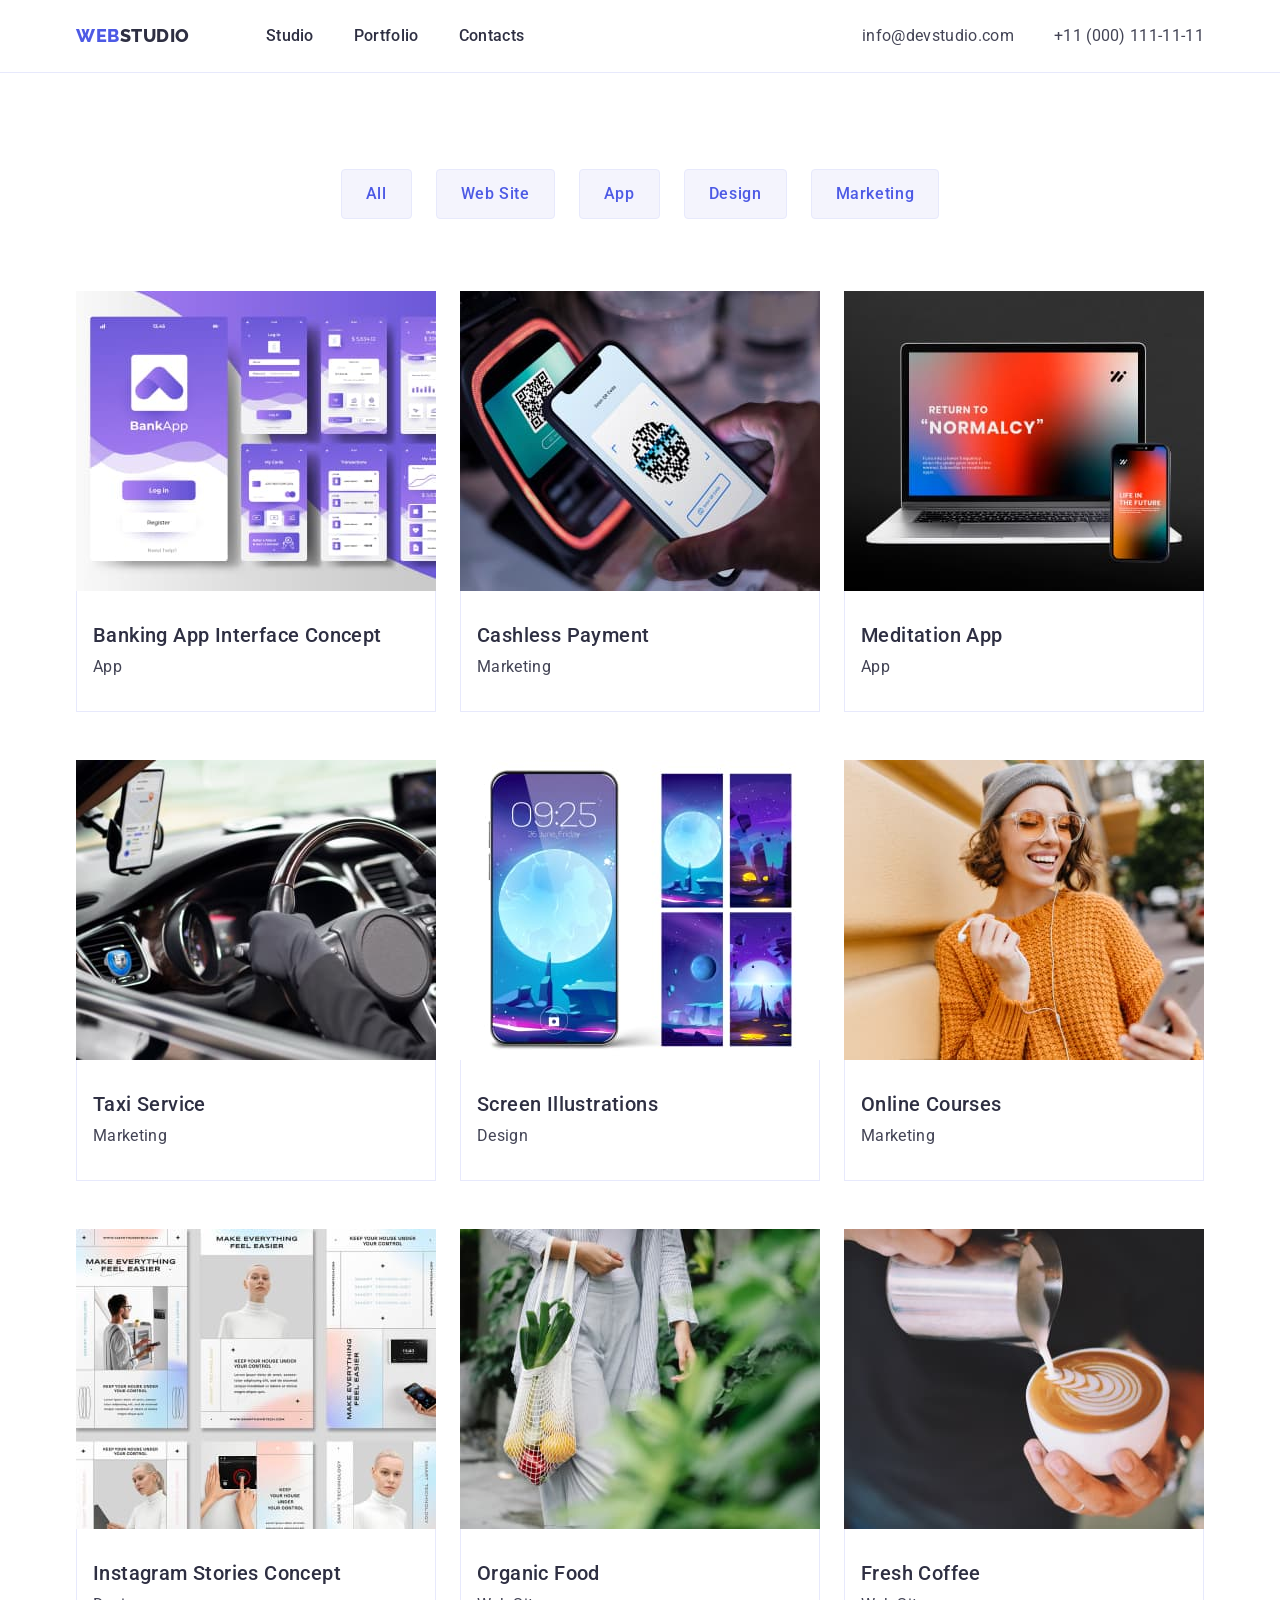
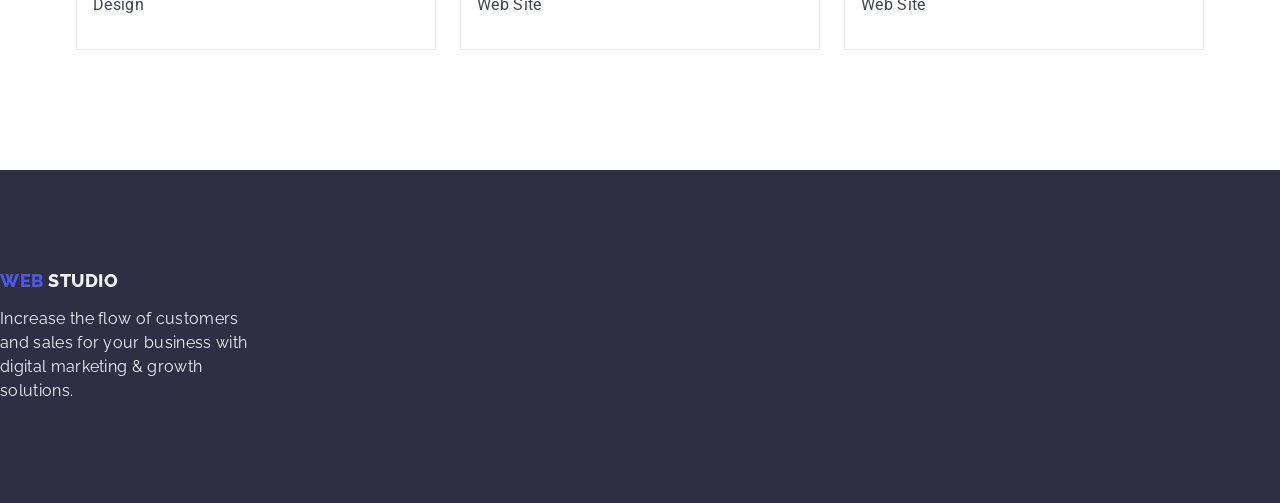
==== portfolio.html @ db8eb80a "Initial commit" ====
<!DOCTYPE html>
<html lang="en">
  <head>
    <meta charset="UTF-8" />
    <meta name="viewport" content="width=, initial-scale=1.0" />
    <title>Portfolio</title>
    <link rel="preconnect" href="https://fonts.googleapis.com">
<link rel="preconnect" href="https://fonts.gstatic.com" crossorigin>
<link rel="preconnect" href="https://fonts.googleapis.com">
<link rel="preconnect" href="https://fonts.gstatic.com" crossorigin>
<link href="https://fonts.googleapis.com/css2?family=Raleway:wght@800&family=Roboto:wght@400;500;700;900&display=swap" rel="stylesheet">
<link rel="stylesheet" href="https://cdnjs.cloudflare.com/ajax/libs/modern-normalize/2.0.0/modern-normalize.min.css">
<link rel="stylesheet" href="./css/styles.css" />  

  </head>
  <body>

    <!---header section-->
    <header class="header">
      <div class="container header-container">
      <nav class="nav">
        <a class="logo link" href="./index.html">Web<span class="logo-span">Studio  </span> </a>

        <ul class="naw-list list"> 
        <li class="naw-element"> 
          <a class="naw-item link" href="./index.html">Studio</a>
         </li>
          <li class="naw-element">
            <a class="naw-item link" href="./portfolio.html">Portfolio</a>
          </li>
          <li class="naw-element">
           <a  class="naw-item link" href="">Contacts</a>
          </li>
        </ul>
      </nav>

      <address class="adress">
        <ul class="adress-list list">
          <li class="adress-element"><a class="adress-item link"  href="mailto:info@devstudio.com">info@devstudio.com</a></li>
          <li class="adress-element"><a class="adress-item link" href="tel:+110001111111">+11 (000) 111-11-11</a></li>
        </ul>
      </address>
    </div>
    </header>
    <main class="main">
    
    <section class="filter">
      <div class="container">
      <h1 class="visually-hidden">portfolio</h1>
        <ul class="filter-list list">

           <li  class="filter-item">
            <button class="filter-button" type="button"> All </button>
           </li>

           <li class="filter-item">
            <button class="filter-button" type="button">Web Site</button>
           </li>

           <li  class="filter-item">
            <button class="filter-button" type="button">App</button> 
          </li>

           <li  class="filter-item">
            <button class="filter-button" type="button">Design</button>
           </li>

           <li  class="filter-item">
            <button  class="filter-button" type="button">Marketing</button>
           </li>

        </ul>

    <ul class="galery-list list">
      <li class="galery-item">
        <a class="galery-link link" href="">
          <img 
          class="galery-image"
          src="./images/meny.jpg"
          width="360"
          alt="Banking App Interface Concept"/> 
          <div class="container-galery">
        <h2 class="galery-title">Banking App Interface Concept</h2>
         <p class="galery-text">App</p>
        </div>
        </a>
      </li>
   
      <li class="galery-item">
       <a class="galery-link link" href="">
        <img 
        class="galery-image"
        src="./images/tel.jpg"
        width="360"
        alt="Cashless Payment"/> 
        <div class="container-galery">
        <h2 class="galery-title">Cashless Payment</h2>
         <p class="galery-text"> Marketing</p>
        </div>
        </a>
      </li>
   
      <li class="galery-item">
        <a class="galery-link link" href="">
          <img class="galery-image"
          src="./images/notered.jpg"
          width="360"
          alt="Meditation App"/>
          <div class="container-galery">
        <h2 class="galery-title">Meditation App</h2>
         <p class="galery-text">App</p>
         </div>
        </a>
      </li>
  
      <li class="galery-item">
        <a class="galery-link link" href=""><img class="galery-image"
          src="./images/car.jpg"
          width="360"
          alt="Taxi Service"/>
          <div class="container-galery">
        <h2 class="galery-title">Taxi Service</h2>
         <p class="galery-text">Marketing</p>
         </div>
        </a>
      </li>
    
      <li class="galery-item">
        <a class="galery-link link" href=""><img class="galery-image"
          src="./images/moon.jpg"
          width="360"
          alt="Screen Illustrations"/>
          <div class="container-galery">
        <h2 class="galery-title">Screen Illustrations</h2>
         <p class="galery-text">Design</p>
         </div>
        </a>
      </li>

      <li class="galery-item">
       <a class="galery-link link" href=""><img class="galery-image"
        src="./images/girl.jpg"
        width="360"
        alt="Online Courses"/> 
        <div class="container-galery">
        <h2 class="galery-title">Online Courses</h2>
         <p class="galery-text">Marketing</p>
         </div>
        </a>
        </li>

        <li class="galery-item">
          <a class="galery-link link" href=""><img class="galery-image"  
            src="./images/card.jpg"
            width="360"
            alt=" Instagram Stories Concept"/>
            <div class="container-galery">
          <h2 class="galery-title"> Instagram Stories Concept</h2>
           <p class="galery-text">Design</p>
           </div>
          </a>
        </li>
     
      <li class="galery-item">
        <a class="galery-link link" href=""><img class="galery-image"  
          src="./images/fruit.jpg"
          width="360"
          alt="Organic Food"/>
          <div class="container-galery">
        <h2 class="galery-title">Organic Food</h2>
         <p class="galery-text">Web Site</p>
         </div>
        </a>
      </li>
   
      <li class="galery-item">
        <a class="galery-link link" href=""><img class="galery-image" 
          src="./images/cofee.jpg"
          width="360"
          alt="Fresh Coffee"/>
          <div class="container-galery">
        <h2 class="galery-title">Fresh Coffee</h2>
         <p class="galery-text">Web Site</p>
         </div>
        </a>
      </li>
    

    </ul>
  </div>
  </section>

    </main>
       <!--footer section-->
       <footer class="footer">
        <a class="footer-logo link" href="./index.html">Web <span class="logo-span">Studio  </span> </a>
        
        <p class="footer-text" >
          Increase the flow of customers and sales for your business with digital
          marketing & growth solutions.
        </p>
      </footer>
    </body>
  </html>
---- css/styles.css ----
/*
font-family: "Roboto", sans-serif;
font-family: "Relawey", sans-serif;
*/

:root {
  --irish: #4d5ae5;
  --ocean: #404bbf;
  --navyblue: #2e2f42;
  --green: #31d0aa;
  --slate: #434455;
  --lightflover: #8e8f99;
  --cornflover: #e7e9fc;
  --cloud: #f4f4fd;
  --navybluemodal: #2e2f42;
  --gray: #2e2f42;
  --white: #ffffff;
}
body {
  font-family: Roboto, sans-serif;
  color: #434455;
  background-color: var(--white);
}

img{
  display: block;
  max-width: 100%;
  height: auto;
}
h1, h2, h3, h4, h5, h6, p{
  margin: 0;
}
.list {
  list-style: none;
  margin: 0;
  padding: 0;

}
.link {
  text-decoration: none;
}
.container { 
  max-width: 1158px;
  padding-left: 15px;
  padding-right: 15px; 
  margin-left:  auto;
  margin-right: auto;
  }
  .visually-hidden {
    position: absolute;
    width: 1px;
    height: 1px;
    margin: -1px;
    border: 0;
    padding: 0;
    white-space: nowrap;
    clip-path: inset(100%);
    clip: rect(0 0 0 0);
    overflow: hidden;
    }
  .section{
    padding: 120px 0  ;
  }
.service{
  padding-top: 0;
}
  .header{
    border-bottom: 1px solid #e7e9fc;
  }
  .header-container{
    display: flex;
    align-items: center;
    justify-content: space-between;
  }
.logo {
 
  margin-right: 76px;
  padding: 24px 0;
  font-family: Raleway, sans-serif;
  color: var(--iris, #4d5ae5);
  font-size: 18px;
  font-weight: 800;
  line-height: 1.17;
  letter-spacing: 0.54px;
  text-transform: uppercase;
}
.logo-span {
  color: var(--navyblue);
}
.nav{
  display: flex;
  align-self: center;
  align-items: center; 
}
.naw-list{
  display: flex;
  align-self: center;
  gap: 40px;

}
.naw-item{
  display: block;
  padding: 24px 0;
  color: var(--navyblue);
  font-family: Roboto, sans-serif;
  font-size: 16px;
  font-weight: 500;
  line-height: 1.5;
  letter-spacing: 0.02em;
}
.naw-item:hover,
.naw-item:focus{
  color:#404bbf;
}
.naw-item:hover
.naw-item:active{
  color:  #404bbf;
}
.adress {
  font-style: normal;
}
.adress-list{
  display: flex;
  gap: 40px;
}
.adress-item{
  display: block;
  padding: 24px 0;
  color: var(--slate);
  font-family: Roboto, sans-serif;
  font-size: 16px;
  line-height: 1.5;
  letter-spacing: 0.32px;
}
.adress-item:hover,
.adress-item:focus {
  color: #404bbf;
}
.adress-item:active {
  color: #404bbf;
}

.filter{
  padding-top: 96px; padding-bottom: 120px; 
}
.filter-list{
  display: flex;
  justify-content: center; 
  gap: 24px;
  margin-bottom: 72px
}
.filter-button {
   padding: 12px 24px;
   border: 1px solid #e7e9fc;
    border-radius: 4px; 
  color: var(--irish);
  background-color: var(--cloud);
  font-family: Roboto, sans-serif;
  font-size: 16px;
  font-weight: 500;
  line-height: 1.5;
  letter-spacing: 0.64px;
  text-align: center;
  cursor: pointer;
}

.filter-button:hover,
.filter-button:focus {
  border: 1px solid transparent;
  color: #fff;
  background: var(--ocean);
}
.container-galery{
  padding: 32px 16px;
  border: 1px solid #e7e9fc; 
  border-top: none;
}
.galery-item {
   width: calc((100% - 48px) / 3);
  background: var(--white);
}

.galery-title {
  margin-bottom: 8px;
  font-family: Roboto, sans-serif;
  font-size: 20px;
  font-style: normal;
  font-weight: 500;
  line-height: 1.2;
  letter-spacing: 0.02em;
  color: #2e2f42 ;
}
.galery-list{
  display: flex;
  flex-wrap: wrap; 
  column-gap: 24px;
  row-gap: 48px;
}
.galery-text {
  color: var(--slate);
  font-family: Roboto;
  font-size: 16px;
  font-style: normal;
  font-weight: 400;
  line-height: 1.5;
  letter-spacing: 0.02em;
}
.hero{
  padding: 188px 0;

    background-color:#2e2f42;
}
.hero-title {
  max-width: 496px;
  margin: 0 auto;
  margin-bottom: 48px;
  background: var(--navyblue);
  color: var(--white);
  font-family: Roboto, sans-serif;
  font-size: 56px;
  font-weight: 700;
  line-height: 1.07;
  letter-spacing: 1.12px;
  text-align: center;
}

.hero-button {
  display: block;
margin: 0 auto ;
min-width: 169px;
  border: none;
  border-radius:  4px;
  padding: 16px 32px;
  color: var(--white);
  background:var(--irish);
  font-family: Roboto, sans-serif;
  font-size: 16px;
  font-weight: 500;
  line-height: 1.5;
  letter-spacing: 0.64px;
  cursor: pointer;
}
.hero-button:hover,
.hero-button:focus{
background: var(--ocean);
}

.advantages-list{
   display: flex;
   gap: 24px;
}
.advantages-item{
  width: calc((100% - 72px)/4);
}
.advantages-title {
  margin-bottom: 8px;
  color: var(--navyblue);
  font-family: Roboto, sans-serif;
  font-size: 20px;
  font-weight: 500;
  line-height: 1.2;
  letter-spacing: 0.4px;

}
.advantages-text {
  color: var(--slate);
  font-family: Roboto, sans-serif;
  font-size: 16px;
  font-weight: 400;
  line-height: 1.5;
  letter-spacing: 0.32px;
}
.service-name {
  margin-bottom: 72px;
  padding-bottom: 72px;
  color: var(--navyblue);
  text-align: center;
  font-family: Roboto, sans-serif;
  font-size: 36px;
  font-weight: 700;
  line-height: 1.11;
  letter-spacing: 0.72px;
  text-transform: capitalize;
}
.servise-list{
  display: flex;
   gap: 24px;
}
.service-item{
  width: calc((100% - 48px)/3);
}
.team{
    background-color:#F4F4FD;
}
.team-title {
  margin-bottom: 72px;
  color: var(--navyblue);
  text-align: center;
  font-family: Roboto, sans-serif;
  font-size: 36px;
  font-weight: 700;
  line-height: 1.11;
  letter-spacing: 0.72px;
  text-transform: capitalize; 
}
.team-list{
  display: flex;
  gap: 24px;
}
.team-item{
  width: calc((100% - 72px)/4);
    background-color: #FFFFFF;
    border-radius: 0px 0px 4px 4px; 
}
.team-content{
  padding: 32px 0;
  text-align: center;
}
.team-subtitle {
  margin-bottom: 8px;
  color: var(--navyblue);
  font-family: Roboto, sans-serif;
  font-size: 20px;
  font-weight: 500;
  line-height: 1.2;
  letter-spacing: 0.4px;
}
.team-text {
  color: var(--slate);
  font-family: Roboto, sans-serif;
  font-size: 16px;
  font-weight: 400;
  line-height: 1.5;
  letter-spacing: 0.32px;
}

.footer{
  padding: 100px 0px 100px;
background-color: var(--navyblue);
}
.footer-logo {
  display: inline-block;
margin-bottom: 16px;
  font-family: "Raleway", sans-serif;
  color: var(--iris, #4d5ae5);
  font-size: 18px;
  font-weight: 800;
  line-height: 1.17;
  letter-spacing: 0.54px;
  text-transform: uppercase;
}

.footer-logo span {
  color:#f4f4fd;
}

.footer-text {

  width: 264px;
  color: var(--cloud);
  font-family:"Raleway", sans-serif;
  font-size: 16px;
  font-weight: 400;
  line-height: 1.5;
  letter-spacing: 0.32px;
  
}
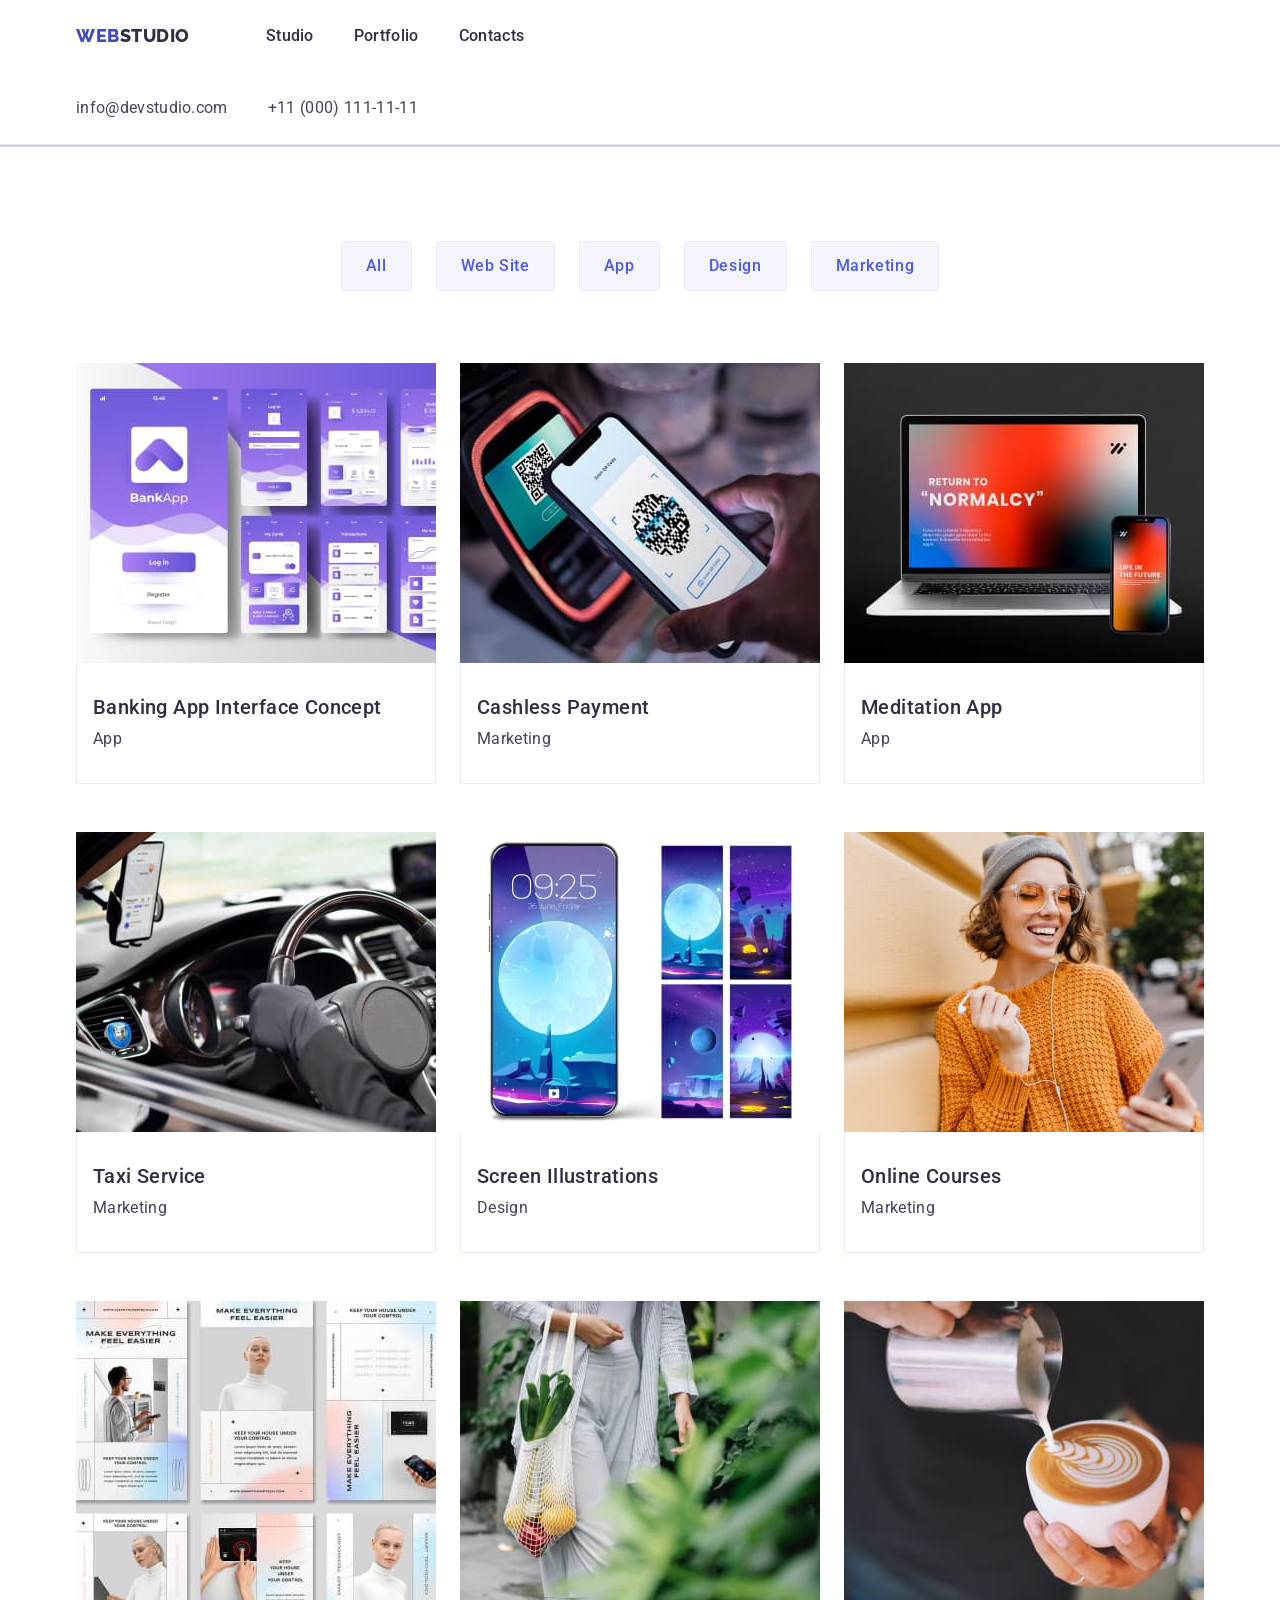
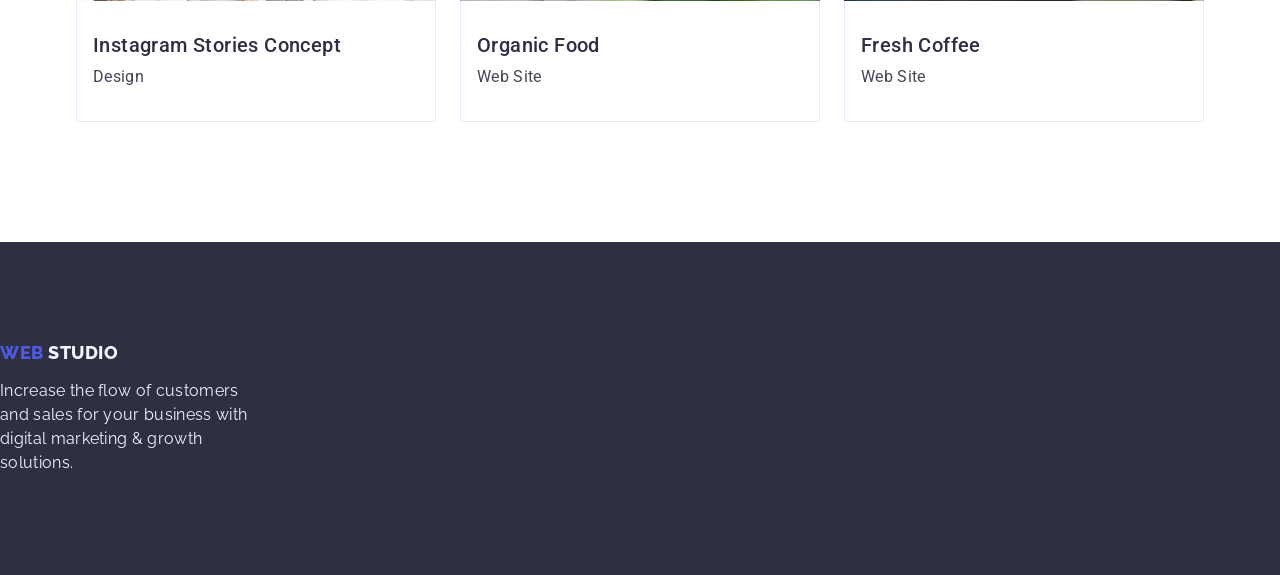
==== commit 813619a3: "home-4" ====
--- a/portfolio.html
+++ b/portfolio.html
@@ -4,201 +4,240 @@
     <meta charset="UTF-8" />
     <meta name="viewport" content="width=, initial-scale=1.0" />
     <title>Portfolio</title>
-    <link rel="preconnect" href="https://fonts.googleapis.com">
-<link rel="preconnect" href="https://fonts.gstatic.com" crossorigin>
-<link rel="preconnect" href="https://fonts.googleapis.com">
-<link rel="preconnect" href="https://fonts.gstatic.com" crossorigin>
-<link href="https://fonts.googleapis.com/css2?family=Raleway:wght@800&family=Roboto:wght@400;500;700;900&display=swap" rel="stylesheet">
-<link rel="stylesheet" href="https://cdnjs.cloudflare.com/ajax/libs/modern-normalize/2.0.0/modern-normalize.min.css">
-<link rel="stylesheet" href="./css/styles.css" />  
-
+    <link rel="preconnect" href="https://fonts.googleapis.com" />
+    <link rel="preconnect" href="https://fonts.gstatic.com" crossorigin />
+    <link rel="preconnect" href="https://fonts.googleapis.com" />
+    <link rel="preconnect" href="https://fonts.gstatic.com" crossorigin />
+    <link
+      href="https://fonts.googleapis.com/css2?family=Raleway:wght@800&family=Roboto:wght@400;500;700;900&display=swap"
+      rel="stylesheet"
+    />
+    <link
+      rel="stylesheet"
+      href="https://cdnjs.cloudflare.com/ajax/libs/modern-normalize/2.0.0/modern-normalize.min.css"
+    />
+    <link rel="stylesheet" href="./css/styles.css" />
   </head>
   <body>
-
     <!---header section-->
     <header class="header">
       <div class="container header-container">
-      <nav class="nav">
-        <a class="logo link" href="./index.html">Web<span class="logo-span">Studio  </span> </a>
-
-        <ul class="naw-list list"> 
-        <li class="naw-element"> 
-          <a class="naw-item link" href="./index.html">Studio</a>
-         </li>
-          <li class="naw-element">
-            <a class="naw-item link" href="./portfolio.html">Portfolio</a>
-          </li>
-          <li class="naw-element">
-           <a  class="naw-item link" href="">Contacts</a>
-          </li>
-        </ul>
-      </nav>
-
-      <address class="adress">
-        <ul class="adress-list list">
-          <li class="adress-element"><a class="adress-item link"  href="mailto:info@devstudio.com">info@devstudio.com</a></li>
-          <li class="adress-element"><a class="adress-item link" href="tel:+110001111111">+11 (000) 111-11-11</a></li>
-        </ul>
-      </address>
-    </div>
+        <nav class="nav">
+          <a class="logo link" href="./index.html"
+            >Web<span class="logo-span">Studio </span>
+          </a>
+
+          <ul class="naw-list list">
+            <li class="naw-element">
+              <a class="naw-item link" href="./index.html">Studio</a>
+            </li>
+            <li class="naw-element">
+              <a class="naw-item link" href="./portfolio.html">Portfolio</a>
+            </li>
+            <li class="naw-element">
+              <a class="naw-item link" href="">Contacts</a>
+            </li>
+          </ul>
+        </nav>
+
+        <address class="adress">
+          <ul class="adress-list list">
+            <li class="adress-element">
+              <a class="adress-item link" href="mailto:info@devstudio.com"
+                >info@devstudio.com</a
+              >
+            </li>
+            <li class="adress-element">
+              <a class="adress-item link" href="tel:+110001111111"
+                >+11 (000) 111-11-11</a
+              >
+            </li>
+          </ul>
+        </address>
+      </div>
     </header>
     <main class="main">
-    
-    <section class="filter">
-      <div class="container">
-      <h1 class="visually-hidden">portfolio</h1>
-        <ul class="filter-list list">
-
-           <li  class="filter-item">
-            <button class="filter-button" type="button"> All </button>
-           </li>
-
-           <li class="filter-item">
-            <button class="filter-button" type="button">Web Site</button>
-           </li>
-
-           <li  class="filter-item">
-            <button class="filter-button" type="button">App</button> 
-          </li>
-
-           <li  class="filter-item">
-            <button class="filter-button" type="button">Design</button>
-           </li>
-
-           <li  class="filter-item">
-            <button  class="filter-button" type="button">Marketing</button>
-           </li>
-
-        </ul>
-
-    <ul class="galery-list list">
-      <li class="galery-item">
-        <a class="galery-link link" href="">
-          <img 
-          class="galery-image"
-          src="./images/meny.jpg"
-          width="360"
-          alt="Banking App Interface Concept"/> 
-          <div class="container-galery">
-        <h2 class="galery-title">Banking App Interface Concept</h2>
-         <p class="galery-text">App</p>
+      <section class="filter">
+        <div class="container">
+          <h1 class="visually-hidden">portfolio</h1>
+          <ul class="filter-list list">
+            <li class="filter-item">
+              <button class="filter-button" type="button">All</button>
+            </li>
+
+            <li class="filter-item">
+              <button class="filter-button" type="button">Web Site</button>
+            </li>
+
+            <li class="filter-item">
+              <button class="filter-button" type="button">App</button>
+            </li>
+
+            <li class="filter-item">
+              <button class="filter-button" type="button">Design</button>
+            </li>
+
+            <li class="filter-item">
+              <button class="filter-button" type="button">Marketing</button>
+            </li>
+          </ul>
+
+          <ul class="galery-list list">
+            <li class="galery-item">
+              <a class="galery-link link" href="">
+                <div class="galery-image">
+                  <img
+                    class="galery-image"
+                    src="./images/meny.jpg"
+                    width="360"
+                    alt="Banking App Interface Concept"
+                  />
+                  <p class="galery-img-p">
+                    14 Stylish and User-Friendly App Design Concepts · Task
+                    Manager App · Calorie Tracker App · Exotic Fruit Ecommerce
+                    App · Cloud Storage App
+                  </p>
+                </div>
+                <div class="container-galery">
+                  <h2 class="galery-title">Banking App Interface Concept</h2>
+                  <p class="galery-text">App</p>
+                </div>
+              </a>
+            </li>
+
+            <li class="galery-item">
+              <a class="galery-link link" href="">
+                <img
+                  class="galery-image"
+                  src="./images/tel.jpg"
+                  width="360"
+                  alt="Cashless Payment"
+                />
+                <div class="container-galery">
+                  <h2 class="galery-title">Cashless Payment</h2>
+                  <p class="galery-text">Marketing</p>
+                </div>
+              </a>
+            </li>
+
+            <li class="galery-item">
+              <a class="galery-link link" href="">
+                <img
+                  class="galery-image"
+                  src="./images/notered.jpg"
+                  width="360"
+                  alt="Meditation App"
+                />
+                <div class="container-galery">
+                  <h2 class="galery-title">Meditation App</h2>
+                  <p class="galery-text">App</p>
+                </div>
+              </a>
+            </li>
+
+            <li class="galery-item">
+              <a class="galery-link link" href=""
+                ><img
+                  class="galery-image"
+                  src="./images/car.jpg"
+                  width="360"
+                  alt="Taxi Service"
+                />
+                <div class="container-galery">
+                  <h2 class="galery-title">Taxi Service</h2>
+                  <p class="galery-text">Marketing</p>
+                </div>
+              </a>
+            </li>
+
+            <li class="galery-item">
+              <a class="galery-link link" href=""
+                ><img
+                  class="galery-image"
+                  src="./images/moon.jpg"
+                  width="360"
+                  alt="Screen Illustrations"
+                />
+                <div class="container-galery">
+                  <h2 class="galery-title">Screen Illustrations</h2>
+                  <p class="galery-text">Design</p>
+                </div>
+              </a>
+            </li>
+
+            <li class="galery-item">
+              <a class="galery-link link" href=""
+                ><img
+                  class="galery-image"
+                  src="./images/girl.jpg"
+                  width="360"
+                  alt="Online Courses"
+                />
+                <div class="container-galery">
+                  <h2 class="galery-title">Online Courses</h2>
+                  <p class="galery-text">Marketing</p>
+                </div>
+              </a>
+            </li>
+
+            <li class="galery-item">
+              <a class="galery-link link" href=""
+                ><img
+                  class="galery-image"
+                  src="./images/card.jpg"
+                  width="360"
+                  alt=" Instagram Stories Concept"
+                />
+                <div class="container-galery">
+                  <h2 class="galery-title">Instagram Stories Concept</h2>
+                  <p class="galery-text">Design</p>
+                </div>
+              </a>
+            </li>
+
+            <li class="galery-item">
+              <a class="galery-link link" href=""
+                ><img
+                  class="galery-image"
+                  src="./images/fruit.jpg"
+                  width="360"
+                  alt="Organic Food"
+                />
+                <div class="container-galery">
+                  <h2 class="galery-title">Organic Food</h2>
+                  <p class="galery-text">Web Site</p>
+                </div>
+              </a>
+            </li>
+
+            <li class="galery-item">
+              <a class="galery-link link" href=""
+                ><img
+                  class="galery-image"
+                  src="./images/cofee.jpg"
+                  width="360"
+                  alt="Fresh Coffee"
+                />
+                <div class="container-galery">
+                  <h2 class="galery-title">Fresh Coffee</h2>
+                  <p class="galery-text">Web Site</p>
+                </div>
+              </a>
+            </li>
+          </ul>
         </div>
-        </a>
-      </li>
-   
-      <li class="galery-item">
-       <a class="galery-link link" href="">
-        <img 
-        class="galery-image"
-        src="./images/tel.jpg"
-        width="360"
-        alt="Cashless Payment"/> 
-        <div class="container-galery">
-        <h2 class="galery-title">Cashless Payment</h2>
-         <p class="galery-text"> Marketing</p>
-        </div>
-        </a>
-      </li>
-   
-      <li class="galery-item">
-        <a class="galery-link link" href="">
-          <img class="galery-image"
-          src="./images/notered.jpg"
-          width="360"
-          alt="Meditation App"/>
-          <div class="container-galery">
-        <h2 class="galery-title">Meditation App</h2>
-         <p class="galery-text">App</p>
-         </div>
-        </a>
-      </li>
-  
-      <li class="galery-item">
-        <a class="galery-link link" href=""><img class="galery-image"
-          src="./images/car.jpg"
-          width="360"
-          alt="Taxi Service"/>
-          <div class="container-galery">
-        <h2 class="galery-title">Taxi Service</h2>
-         <p class="galery-text">Marketing</p>
-         </div>
-        </a>
-      </li>
-    
-      <li class="galery-item">
-        <a class="galery-link link" href=""><img class="galery-image"
-          src="./images/moon.jpg"
-          width="360"
-          alt="Screen Illustrations"/>
-          <div class="container-galery">
-        <h2 class="galery-title">Screen Illustrations</h2>
-         <p class="galery-text">Design</p>
-         </div>
-        </a>
-      </li>
-
-      <li class="galery-item">
-       <a class="galery-link link" href=""><img class="galery-image"
-        src="./images/girl.jpg"
-        width="360"
-        alt="Online Courses"/> 
-        <div class="container-galery">
-        <h2 class="galery-title">Online Courses</h2>
-         <p class="galery-text">Marketing</p>
-         </div>
-        </a>
-        </li>
-
-        <li class="galery-item">
-          <a class="galery-link link" href=""><img class="galery-image"  
-            src="./images/card.jpg"
-            width="360"
-            alt=" Instagram Stories Concept"/>
-            <div class="container-galery">
-          <h2 class="galery-title"> Instagram Stories Concept</h2>
-           <p class="galery-text">Design</p>
-           </div>
-          </a>
-        </li>
-     
-      <li class="galery-item">
-        <a class="galery-link link" href=""><img class="galery-image"  
-          src="./images/fruit.jpg"
-          width="360"
-          alt="Organic Food"/>
-          <div class="container-galery">
-        <h2 class="galery-title">Organic Food</h2>
-         <p class="galery-text">Web Site</p>
-         </div>
-        </a>
-      </li>
-   
-      <li class="galery-item">
-        <a class="galery-link link" href=""><img class="galery-image" 
-          src="./images/cofee.jpg"
-          width="360"
-          alt="Fresh Coffee"/>
-          <div class="container-galery">
-        <h2 class="galery-title">Fresh Coffee</h2>
-         <p class="galery-text">Web Site</p>
-         </div>
-        </a>
-      </li>
-    
-
-    </ul>
-  </div>
-  </section>
-
+      </section>
     </main>
-       <!--footer section-->
-       <footer class="footer">
-        <a class="footer-logo link" href="./index.html">Web <span class="logo-span">Studio  </span> </a>
-        
-        <p class="footer-text" >
-          Increase the flow of customers and sales for your business with digital
-          marketing & growth solutions.
-        </p>
-      </footer>
-    </body>
-  </html>+    <!--footer section-->
+    <footer class="footer">
+      <a class="footer-logo link" href="./index.html"
+        >Web <span class="logo-span">Studio </span>
+      </a>
+
+      <p class="footer-text">
+        Increase the flow of customers and sales for your business with digital
+        marketing & growth solutions.
+      </p>
+    </footer>
+  </body>
+</html>
--- a/css/styles.css
+++ b/css/styles.css
@@ -3,77 +3,69 @@
 font-family: "Relawey", sans-serif;
 */
 
+*,
+*::after,
+*::before {
+  box-sizing: border-box;
+}
+img {
+  display: block;
+  max-width: 100%;
+  height: auto;
+}
+body {
+  margin: 0;
+  font-family: Roboto, sans-serif;
+  color: #434455;
+  background-color: var(--white);
+}
+
 :root {
   --irish: #4d5ae5;
   --ocean: #404bbf;
   --navyblue: #2e2f42;
-  --green: #31d0aa;
   --slate: #434455;
   --lightflover: #8e8f99;
   --cornflover: #e7e9fc;
   --cloud: #f4f4fd;
-  --navybluemodal: #2e2f42;
-  --gray: #2e2f42;
   --white: #ffffff;
 }
-body {
-  font-family: Roboto, sans-serif;
-  color: #434455;
-  background-color: var(--white);
-}
-
-img{
-  display: block;
-  max-width: 100%;
-  height: auto;
-}
-h1, h2, h3, h4, h5, h6, p{
+
+.container {
+  max-width: 1158px;
+  padding-left: 15px;
+  padding-right: 15px;
+  margin-left: auto;
+  margin-right: auto;
+}
+
+h1,
+h2,
+h3,
+h4,
+h5,
+h6,
+p {
   margin: 0;
 }
-.list {
-  list-style: none;
+ul {
   margin: 0;
   padding: 0;
-
-}
-.link {
-  text-decoration: none;
-}
-.container { 
-  max-width: 1158px;
-  padding-left: 15px;
-  padding-right: 15px; 
-  margin-left:  auto;
-  margin-right: auto;
-  }
-  .visually-hidden {
-    position: absolute;
-    width: 1px;
-    height: 1px;
-    margin: -1px;
-    border: 0;
-    padding: 0;
-    white-space: nowrap;
-    clip-path: inset(100%);
-    clip: rect(0 0 0 0);
-    overflow: hidden;
-    }
-  .section{
-    padding: 120px 0  ;
-  }
-.service{
-  padding-top: 0;
-}
-  .header{
-    border-bottom: 1px solid #e7e9fc;
-  }
-  .header-container{
-    display: flex;
-    align-items: center;
-    justify-content: space-between;
-  }
+  list-style-type: none;
+}
+
+.header {
+  border-bottom: 1px solid #e7e9fc;
+  box-shadow: 0px 1px 6px 0px rgba(46, 47, 66, 0.08),
+    0px 1px 1px 0px rgba(46, 47, 66, 0.16),
+    0px 2px 1px 0px rgba(46, 47, 66, 0.08);
+}
+.header-content {
+  display: flex;
+  align-items: center;
+  justify-content: space-between;
+}
 .logo {
- 
   margin-right: 76px;
   padding: 24px 0;
   font-family: Raleway, sans-serif;
@@ -87,18 +79,26 @@
 .logo-span {
   color: var(--navyblue);
 }
-.nav{
+.link {
+  text-decoration: none;
+  position: relative;
+  color: #404bbf;
+}
+.list {
+  list-style: none;
+}
+.nav {
   display: flex;
   align-self: center;
-  align-items: center; 
-}
-.naw-list{
+  align-items: center;
+}
+
+.naw-list {
   display: flex;
   align-self: center;
   gap: 40px;
-
-}
-.naw-item{
+}
+.naw-item {
   display: block;
   padding: 24px 0;
   color: var(--navyblue);
@@ -109,21 +109,40 @@
   letter-spacing: 0.02em;
 }
 .naw-item:hover,
-.naw-item:focus{
-  color:#404bbf;
-}
-.naw-item:hover
-.naw-item:active{
-  color:  #404bbf;
-}
+.naw-item:focus {
+  color: #404bbf;
+}
+.naw-item:hover .naw-item:active {
+  color: #404bbf;
+}
+
+.visually-hidden {
+  position: absolute;
+  width: 1px;
+  height: 1px;
+  margin: -1px;
+  border: 0;
+  padding: 0;
+  white-space: nowrap;
+  clip-path: inset(100%);
+  clip: rect(0 0 0 0);
+  overflow: hidden;
+}
+.section {
+  padding: 120px 0;
+}
+.service {
+  padding-top: 0;
+}
+
 .adress {
   font-style: normal;
 }
-.adress-list{
+.adress-list {
   display: flex;
   gap: 40px;
 }
-.adress-item{
+.adress-item {
   display: block;
   padding: 24px 0;
   color: var(--slate);
@@ -140,19 +159,20 @@
   color: #404bbf;
 }
 
-.filter{
-  padding-top: 96px; padding-bottom: 120px; 
-}
-.filter-list{
-  display: flex;
-  justify-content: center; 
+.filter {
+  padding-top: 96px;
+  padding-bottom: 120px;
+}
+.filter-list {
+  display: flex;
+  justify-content: center;
   gap: 24px;
-  margin-bottom: 72px
+  margin-bottom: 72px;
 }
 .filter-button {
-   padding: 12px 24px;
-   border: 1px solid #e7e9fc;
-    border-radius: 4px; 
+  padding: 12px 24px;
+  border: 1px solid #e7e9fc;
+  border-radius: 4px;
   color: var(--irish);
   background-color: var(--cloud);
   font-family: Roboto, sans-serif;
@@ -162,24 +182,40 @@
   letter-spacing: 0.64px;
   text-align: center;
   cursor: pointer;
+  transition: color 250ms cubic-bezier(0.4, 0, 0.2, 1),
+    background-color 250ms cubic-bezier(0.4, 0, 0.2, 1),
+    border-color 250ms cubic-bezier(0.4, 0, 0.2, 1),
+    box-shadow 250ms cubic-bezier(0.4, 0, 0.2, 1);
 }
 
 .filter-button:hover,
 .filter-button:focus {
   border: 1px solid transparent;
   color: #fff;
-  background: var(--ocean);
-}
-.container-galery{
+  border-radius: 4px;
+  background: var(--ocean, #404bbf);
+  box-shadow: 0px 2px 2px 0px rgba(0, 0, 0, 0.12),
+    0px 2px 1px 0px rgba(0, 0, 0, 0.08), 0px 3px 1px 0px rgba(0, 0, 0, 0.1);
+}
+.container-galery {
   padding: 32px 16px;
-  border: 1px solid #e7e9fc; 
+  border: 1px solid #e7e9fc;
   border-top: none;
+  transform: translateY(0%);
 }
 .galery-item {
-   width: calc((100% - 48px) / 3);
+  width: calc((100% - 48px) / 3);
   background: var(--white);
 }
-
+.galery-link {
+  display: block;
+  transition: box-shadow 250ms cubic-bezier(0.4, 0, 0.2, 1);
+}
+.galery-link:hover,
+.galery-link:focus {
+  box-shadow: 0px 1px 6px rgba(46, 47, 66, 0.08),
+    0px 1px 1px rgba(46, 47, 66, 0.16), 0px 2px 1px rgba(46, 47, 66, 0.08);
+}
 .galery-title {
   margin-bottom: 8px;
   font-family: Roboto, sans-serif;
@@ -188,11 +224,11 @@
   font-weight: 500;
   line-height: 1.2;
   letter-spacing: 0.02em;
-  color: #2e2f42 ;
-}
-.galery-list{
-  display: flex;
-  flex-wrap: wrap; 
+  color: #2e2f42;
+}
+.galery-list {
+  display: flex;
+  flex-wrap: wrap;
   column-gap: 24px;
   row-gap: 48px;
 }
@@ -205,10 +241,39 @@
   line-height: 1.5;
   letter-spacing: 0.02em;
 }
-.hero{
+.galery-image {
+  overflow: hidden;
+  position: relative;
+}
+.galery-img-p {
+  position: absolute;
+  top: 0;
+  font-size: 16px;
+  line-height: 1.5;
+  letter-spacing: 0.02em;
+  color: #f4f4fd;
+  padding: 40px 32px;
+  background-color: #4d5ae5;
+  height: 100%;
+  width: 100%;
+  transform: translateY(100%);
+  transition: transform 250ms cubic-bezier(0.4, 0, 0.2, 1);
+}
+
+.hero {
   padding: 188px 0;
 
-    background-color:#2e2f42;
+  background-color: #2e2f42;
+  background-image: linear-gradient(
+      rgba(46, 47, 66, 0.7),
+      rgba(46, 47, 66, 0.7)
+    ),
+    url(../images/people-office.jpg);
+  background-size: cover;
+  max-width: 1440px;
+  margin: 0 auto;
+  background-repeat: no-repeat;
+  background-position: center;
 }
 .hero-title {
   max-width: 496px;
@@ -226,31 +291,32 @@
 
 .hero-button {
   display: block;
-margin: 0 auto ;
-min-width: 169px;
+  margin: 0 auto;
+  min-width: 169px;
   border: none;
-  border-radius:  4px;
+  border-radius: 4px;
   padding: 16px 32px;
   color: var(--white);
-  background:var(--irish);
+  background: var(--irish);
   font-family: Roboto, sans-serif;
   font-size: 16px;
   font-weight: 500;
   line-height: 1.5;
   letter-spacing: 0.64px;
   cursor: pointer;
+  transition: background-color 250ms cubic-bezier(0.4, 0, 0.2, 1);
 }
 .hero-button:hover,
-.hero-button:focus{
-background: var(--ocean);
-}
-
-.advantages-list{
-   display: flex;
-   gap: 24px;
-}
-.advantages-item{
-  width: calc((100% - 72px)/4);
+.hero-button:focus {
+  background: var(--ocean);
+}
+
+.advantages-list {
+  display: flex;
+  gap: 24px;
+}
+.advantages-item {
+  width: calc((100% - 72px) / 4);
 }
 .advantages-title {
   margin-bottom: 8px;
@@ -260,7 +326,6 @@
   font-weight: 500;
   line-height: 1.2;
   letter-spacing: 0.4px;
-
 }
 .advantages-text {
   color: var(--slate);
@@ -269,6 +334,15 @@
   font-weight: 400;
   line-height: 1.5;
   letter-spacing: 0.32px;
+}
+.advantages-item-content {
+  border-radius: 4px;
+  background: var(--cloud);
+  margin-bottom: 8px;
+  display: flex;
+  align-items: center;
+  justify-content: center;
+  padding: 24px 100px;
 }
 .service-name {
   margin-bottom: 72px;
@@ -282,15 +356,19 @@
   letter-spacing: 0.72px;
   text-transform: capitalize;
 }
-.servise-list{
-  display: flex;
-   gap: 24px;
-}
-.service-item{
-  width: calc((100% - 48px)/3);
-}
-.team{
-    background-color:#F4F4FD;
+.servise-list {
+  display: flex;
+  gap: 24px;
+}
+.service-item {
+  width: calc((100% - 48px) / 3);
+}
+.team {
+  background-color: #f4f4fd;
+  padding: 120px 0;
+}
+.team-content {
+  padding: 32px 0;
 }
 .team-title {
   margin-bottom: 72px;
@@ -301,22 +379,22 @@
   font-weight: 700;
   line-height: 1.11;
   letter-spacing: 0.72px;
-  text-transform: capitalize; 
-}
-.team-list{
+  text-transform: capitalize;
+}
+.team-list {
   display: flex;
   gap: 24px;
 }
-.team-item{
-  width: calc((100% - 72px)/4);
-    background-color: #FFFFFF;
-    border-radius: 0px 0px 4px 4px; 
-}
-.team-content{
-  padding: 32px 0;
-  text-align: center;
-}
+.team-item {
+  width: calc((100% - 72px) / 4);
+  background-color: #ffffff;
+  border-radius: 0px 0px 4px 4px;
+  box-shadow: 0px 1px 6px rgba(46, 47, 66, 0.08),
+    0px 1px 1px rgba(46, 47, 66, 0.16), 0px 2px 1px rgba(46, 47, 66, 0.08);
+}
+
 .team-subtitle {
+  text-align: center;
   margin-bottom: 8px;
   color: var(--navyblue);
   font-family: Roboto, sans-serif;
@@ -326,21 +404,101 @@
   letter-spacing: 0.4px;
 }
 .team-text {
+  text-align: center;
   color: var(--slate);
   font-family: Roboto, sans-serif;
   font-size: 16px;
   font-weight: 400;
   line-height: 1.5;
   letter-spacing: 0.32px;
-}
-
-.footer{
+  margin-bottom: 8px;
+}
+.team-content-list {
+  display: flex;
+  align-items: center;
+  justify-content: center;
+  gap: 24px;
+}
+
+.team-icon-social {
+  width: 40px;
+  height: 40px;
+  background-color: #4d5ae5;
+  border-radius: 50%;
+  display: flex;
+  align-items: center;
+  justify-content: center;
+  transition: background-color 250ms cubic-bezier(0.4, 0, 0.2, 1);
+}
+.team-icon-social:hover,
+.team-icon-social:focus {
+  background-color: #404bbf;
+}
+
+.team-icon {
+  fill: #f4f4fd;
+}
+.customers-title {
+  color: var(--navyblue, #2e2f42);
+  text-align: center;
+  font-family: Roboto;
+  font-size: 36px;
+  font-style: normal;
+  font-weight: 700;
+  line-height: 1.11;
+  letter-spacing: 0.72px;
+  text-transform: capitalize;
+  margin-bottom: 72px;
+}
+.customers {
+  padding: 120px 0 120px;
+}
+.customers-content-list {
+  display: flex;
+  align-items: center;
+  justify-content: center;
+  gap: 24px;
+}
+.customers-content-list-item {
+  width: 168px;
+  height: 88px;
+}
+.customers-logo {
+  display: flex;
+  align-items: center;
+  justify-content: center;
+  margin: 16px 32px;
+  color: #8e8f99;
+  width: 100%;
+  height: 100%;
+  border-radius: 4px;
+  border: 1px solid var(--lightslate, #8e8f99);
+  transition: border-color 250ms cubic-bezier(0.4, 0, 0.2, 1),
+    color 250ms cubic-bezier(0.4, 0, 0.2, 1);
+}
+
+.customers-icon-logo {
+  fill: currentColor;
+}
+.customers-logo:hover,
+.customers-logo:focus {
+  border-color: #404bbf;
+  color: #404bbf;
+}
+.footer {
   padding: 100px 0px 100px;
-background-color: var(--navyblue);
+  background-color: var(--navyblue);
+}
+.footer-container {
+  display: flex;
+  align-items: baseline;
+}
+.footer-content {
+  margin-right: 120px;
 }
 .footer-logo {
   display: inline-block;
-margin-bottom: 16px;
+  margin-bottom: 16px;
   font-family: "Raleway", sans-serif;
   color: var(--iris, #4d5ae5);
   font-size: 18px;
@@ -351,17 +509,53 @@
 }
 
 .footer-logo span {
-  color:#f4f4fd;
+  color: #f4f4fd;
 }
 
 .footer-text {
-
   width: 264px;
   color: var(--cloud);
-  font-family:"Raleway", sans-serif;
+  font-family: "Raleway", sans-serif;
   font-size: 16px;
   font-weight: 400;
   line-height: 1.5;
   letter-spacing: 0.32px;
-  
-}
+}
+.footer-social {
+}
+.footer-social-text {
+  color: var(--white, #fff);
+  font-family: Roboto;
+  font-size: 16px;
+  font-style: normal;
+  font-weight: 500;
+  line-height: 1.5;
+  letter-spacing: 0.32px;
+  margin-bottom: 16px;
+}
+.footer-social-list {
+  display: flex;
+  gap: 16px;
+}
+
+.footer-social-list-item {
+  width: 40px;
+  height: 40px;
+}
+.footer-icon-social {
+  width: 100%;
+  height: 100%;
+  background-color: #4d5ae5;
+  border-radius: 50%;
+  display: flex;
+  align-items: center;
+  justify-content: center;
+  transition: background-color 250ms cubic-bezier(0.4, 0, 0.2, 1);
+}
+.footer-icon-social:hover,
+.footer-icon-social:focus {
+  background-color: #31d0aa;
+}
+.footer-icon {
+  fill: #f4f4fd;
+}
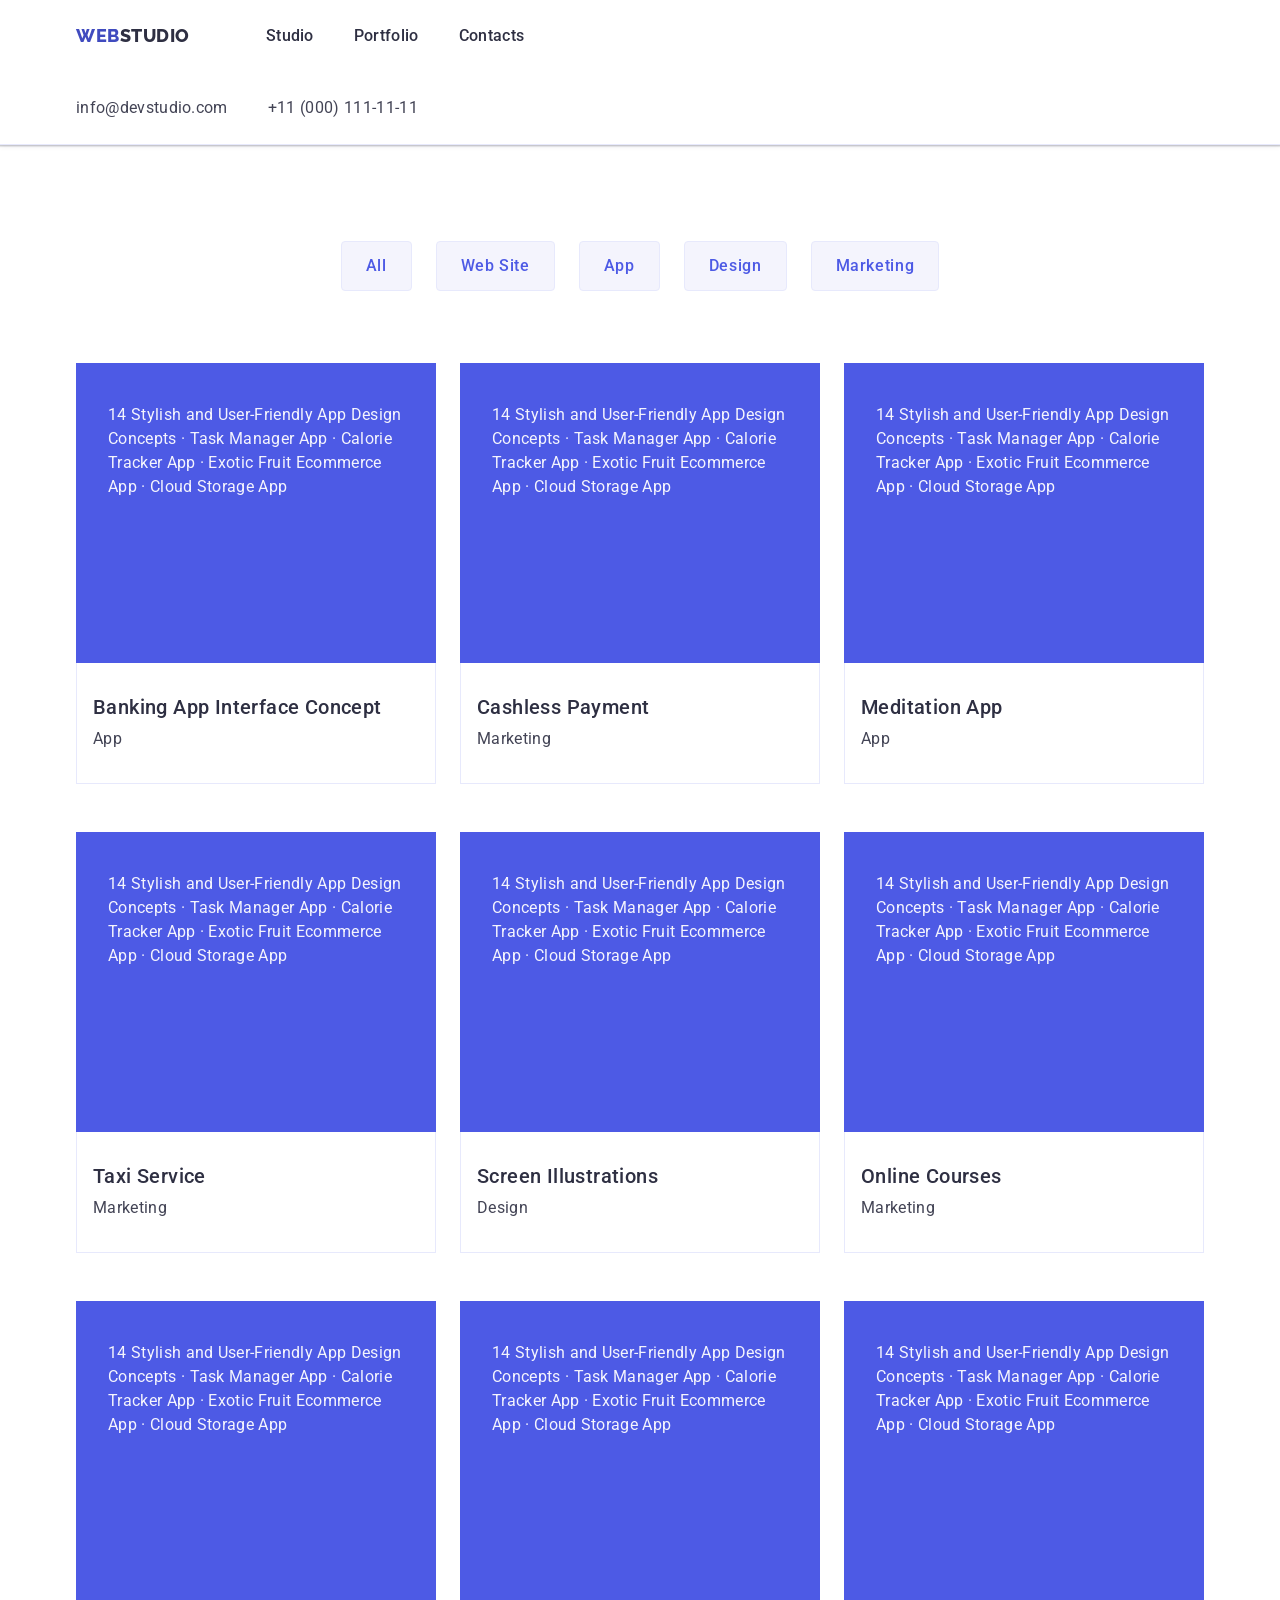
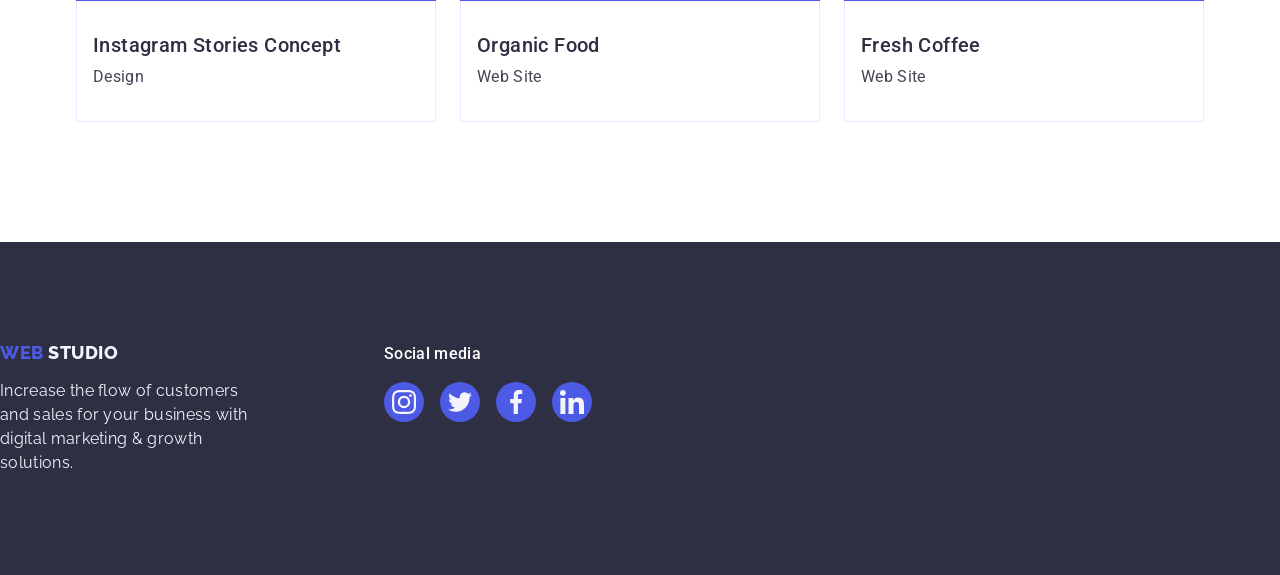
==== commit fdc2e10c: "home-4" ====
--- a/portfolio.html
+++ b/portfolio.html
@@ -107,12 +107,19 @@
 
             <li class="galery-item">
               <a class="galery-link link" href="">
-                <img
-                  class="galery-image"
-                  src="./images/tel.jpg"
-                  width="360"
-                  alt="Cashless Payment"
-                />
+                <div class="galery-image">
+                  <img
+                    class="galery-image"
+                    src="./images/tel.jpg"
+                    width="360"
+                    alt="Cashless Payment"
+                  />
+                  <p class="galery-img-p">
+                    14 Stylish and User-Friendly App Design Concepts · Task
+                    Manager App · Calorie Tracker App · Exotic Fruit Ecommerce
+                    App · Cloud Storage App
+                  </p>
+                </div>
                 <div class="container-galery">
                   <h2 class="galery-title">Cashless Payment</h2>
                   <p class="galery-text">Marketing</p>
@@ -122,12 +129,19 @@
 
             <li class="galery-item">
               <a class="galery-link link" href="">
-                <img
-                  class="galery-image"
-                  src="./images/notered.jpg"
-                  width="360"
-                  alt="Meditation App"
-                />
+                <div class="galery-image">
+                  <img
+                    class="galery-image"
+                    src="./images/notered.jpg"
+                    width="360"
+                    alt="Meditation App"
+                  />
+                  <p class="galery-img-p">
+                    14 Stylish and User-Friendly App Design Concepts · Task
+                    Manager App · Calorie Tracker App · Exotic Fruit Ecommerce
+                    App · Cloud Storage App
+                  </p>
+                </div>
                 <div class="container-galery">
                   <h2 class="galery-title">Meditation App</h2>
                   <p class="galery-text">App</p>
@@ -136,13 +150,20 @@
             </li>
 
             <li class="galery-item">
-              <a class="galery-link link" href=""
-                ><img
-                  class="galery-image"
-                  src="./images/car.jpg"
-                  width="360"
-                  alt="Taxi Service"
-                />
+              <a class="galery-link link" href="">
+                <div class="galery-image">
+                  <img
+                    class="galery-image"
+                    src="./images/car.jpg"
+                    width="360"
+                    alt="Taxi Service"
+                  />
+                  <p class="galery-img-p">
+                    14 Stylish and User-Friendly App Design Concepts · Task
+                    Manager App · Calorie Tracker App · Exotic Fruit Ecommerce
+                    App · Cloud Storage App
+                  </p>
+                </div>
                 <div class="container-galery">
                   <h2 class="galery-title">Taxi Service</h2>
                   <p class="galery-text">Marketing</p>
@@ -151,13 +172,20 @@
             </li>
 
             <li class="galery-item">
-              <a class="galery-link link" href=""
-                ><img
-                  class="galery-image"
-                  src="./images/moon.jpg"
-                  width="360"
-                  alt="Screen Illustrations"
-                />
+              <a class="galery-link link" href="">
+                <div class="galery-image">
+                  <img
+                    class="galery-image"
+                    src="./images/moon.jpg"
+                    width="360"
+                    alt="Screen Illustrations"
+                  />
+                  <p class="galery-img-p">
+                    14 Stylish and User-Friendly App Design Concepts · Task
+                    Manager App · Calorie Tracker App · Exotic Fruit Ecommerce
+                    App · Cloud Storage App
+                  </p>
+                </div>
                 <div class="container-galery">
                   <h2 class="galery-title">Screen Illustrations</h2>
                   <p class="galery-text">Design</p>
@@ -166,13 +194,20 @@
             </li>
 
             <li class="galery-item">
-              <a class="galery-link link" href=""
-                ><img
-                  class="galery-image"
-                  src="./images/girl.jpg"
-                  width="360"
-                  alt="Online Courses"
-                />
+              <a class="galery-link link" href="">
+                <div class="galery-image">
+                  <img
+                    class="galery-image"
+                    src="./images/girl.jpg"
+                    width="360"
+                    alt="Online Courses"
+                  />
+                  <p class="galery-img-p">
+                    14 Stylish and User-Friendly App Design Concepts · Task
+                    Manager App · Calorie Tracker App · Exotic Fruit Ecommerce
+                    App · Cloud Storage App
+                  </p>
+                </div>
                 <div class="container-galery">
                   <h2 class="galery-title">Online Courses</h2>
                   <p class="galery-text">Marketing</p>
@@ -181,13 +216,20 @@
             </li>
 
             <li class="galery-item">
-              <a class="galery-link link" href=""
-                ><img
-                  class="galery-image"
-                  src="./images/card.jpg"
-                  width="360"
-                  alt=" Instagram Stories Concept"
-                />
+              <a class="galery-link link" href="">
+                <div class="galery-image">
+                  <img
+                    class="galery-image"
+                    src="./images/card.jpg"
+                    width="360"
+                    alt=" Instagram Stories Concept"
+                  />
+                  <p class="galery-img-p">
+                    14 Stylish and User-Friendly App Design Concepts · Task
+                    Manager App · Calorie Tracker App · Exotic Fruit Ecommerce
+                    App · Cloud Storage App
+                  </p>
+                </div>
                 <div class="container-galery">
                   <h2 class="galery-title">Instagram Stories Concept</h2>
                   <p class="galery-text">Design</p>
@@ -196,13 +238,20 @@
             </li>
 
             <li class="galery-item">
-              <a class="galery-link link" href=""
-                ><img
-                  class="galery-image"
-                  src="./images/fruit.jpg"
-                  width="360"
-                  alt="Organic Food"
-                />
+              <a class="galery-link link" href="">
+                <div class="galery-image">
+                  <img
+                    class="galery-image"
+                    src="./images/fruit.jpg"
+                    width="360"
+                    alt="Organic Food"
+                  />
+                  <p class="galery-img-p">
+                    14 Stylish and User-Friendly App Design Concepts · Task
+                    Manager App · Calorie Tracker App · Exotic Fruit Ecommerce
+                    App · Cloud Storage App
+                  </p>
+                </div>
                 <div class="container-galery">
                   <h2 class="galery-title">Organic Food</h2>
                   <p class="galery-text">Web Site</p>
@@ -211,13 +260,20 @@
             </li>
 
             <li class="galery-item">
-              <a class="galery-link link" href=""
-                ><img
-                  class="galery-image"
-                  src="./images/cofee.jpg"
-                  width="360"
-                  alt="Fresh Coffee"
-                />
+              <a class="galery-link link" href="">
+                <div class="galery-image">
+                  <img
+                    class="galery-image"
+                    src="./images/cofee.jpg"
+                    width="360"
+                    alt="Fresh Coffee"
+                  />
+                  <p class="galery-img-p">
+                    14 Stylish and User-Friendly App Design Concepts · Task
+                    Manager App · Calorie Tracker App · Exotic Fruit Ecommerce
+                    App · Cloud Storage App
+                  </p>
+                </div>
                 <div class="container-galery">
                   <h2 class="galery-title">Fresh Coffee</h2>
                   <p class="galery-text">Web Site</p>
@@ -230,14 +286,50 @@
     </main>
     <!--footer section-->
     <footer class="footer">
-      <a class="footer-logo link" href="./index.html"
-        >Web <span class="logo-span">Studio </span>
-      </a>
-
-      <p class="footer-text">
-        Increase the flow of customers and sales for your business with digital
-        marketing & growth solutions.
-      </p>
+      <div class="footer-container">
+        <div class="footer-content">
+          <a class="footer-logo link" href="./index.html"
+            >Web <span class="logo-span">Studio </span>
+          </a>
+          <p class="footer-text">
+            Increase the flow of customers and sales for your business with
+            digital marketing & growth solutions.
+          </p>
+        </div>
+        <div class="footer-social">
+          <p class="footer-social-text">Social media</p>
+          <ul class="footer-social-list list">
+            <li class="footer-social-list-item">
+              <a class="footer-icon-social" href="#">
+                <svg class="footer-icon" width="24" height="24">
+                  <use href="./images/icons.svg#icon-instagram"></use>
+                </svg>
+              </a>
+            </li>
+            <li class="footer-social-list-item">
+              <a class="footer-icon-social" href="#">
+                <svg class="footer-icon" width="24" height="24">
+                  <use href="./images/icons.svg#icon-twitter"></use>
+                </svg>
+              </a>
+            </li>
+            <li class="footer-social-list-item">
+              <a class="footer-icon-social" href="#">
+                <svg class="footer-icon" width="24" height="24">
+                  <use href="./images/icons.svg#icon-facebook"></use>
+                </svg>
+              </a>
+            </li>
+            <li class="footer-social-list-item">
+              <a class="footer-icon-social" href="#">
+                <svg class="footer-icon" width="24" height="24">
+                  <use href="./images/icons.svg#icon-linkedin"></use>
+                </svg>
+              </a>
+            </li>
+          </ul>
+        </div>
+      </div>
     </footer>
   </body>
 </html>
--- a/css/styles.css
+++ b/css/styles.css
@@ -256,8 +256,6 @@
   background-color: #4d5ae5;
   height: 100%;
   width: 100%;
-  transform: translateY(100%);
-  transition: transform 250ms cubic-bezier(0.4, 0, 0.2, 1);
 }
 
 .hero {
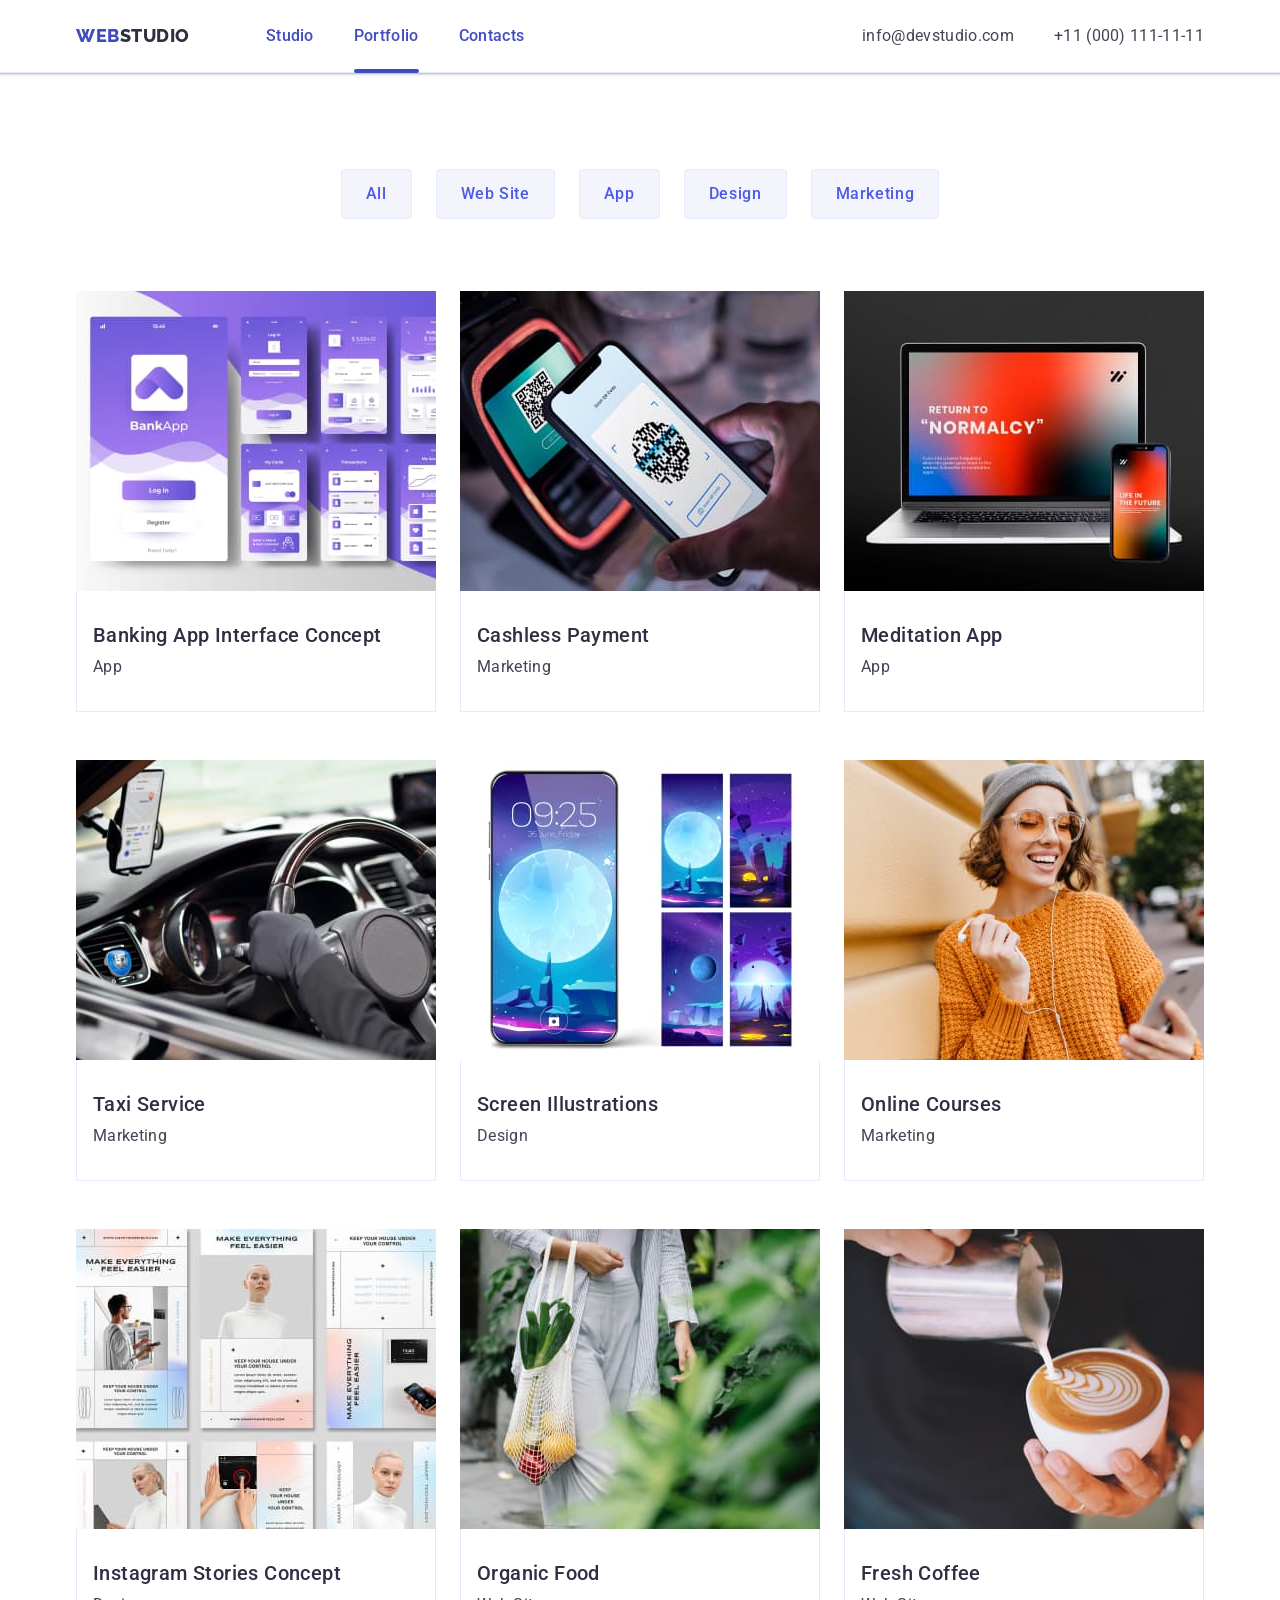
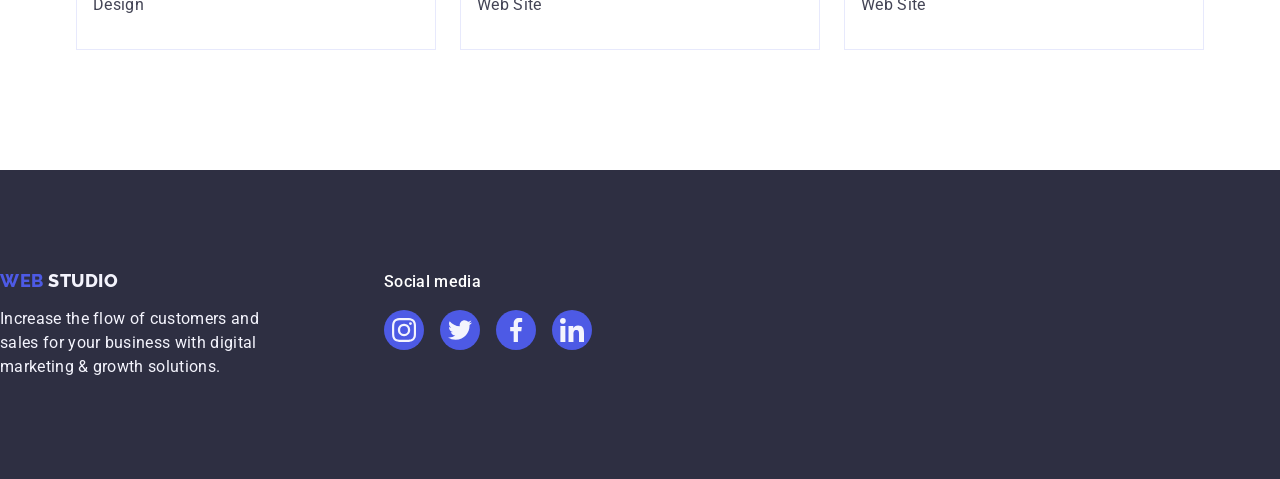
==== commit 38144698: "home-4" ====
--- a/portfolio.html
+++ b/portfolio.html
@@ -21,7 +21,7 @@
   <body>
     <!---header section-->
     <header class="header">
-      <div class="container header-container">
+      <div class="header-content container">
         <nav class="nav">
           <a class="logo link" href="./index.html"
             >Web<span class="logo-span">Studio </span>
@@ -32,7 +32,9 @@
               <a class="naw-item link" href="./index.html">Studio</a>
             </li>
             <li class="naw-element">
-              <a class="naw-item link" href="./portfolio.html">Portfolio</a>
+              <a class="naw-item link current" href="./portfolio.html"
+                >Portfolio</a
+              >
             </li>
             <li class="naw-element">
               <a class="naw-item link" href="">Contacts</a>
--- a/css/styles.css
+++ b/css/styles.css
@@ -95,7 +95,7 @@
 
 .naw-list {
   display: flex;
-  align-self: center;
+  align-items: center;
   gap: 40px;
 }
 .naw-item {
@@ -107,15 +107,42 @@
   font-weight: 500;
   line-height: 1.5;
   letter-spacing: 0.02em;
-}
-.naw-item:hover,
+  color: #404bbf;
+   transition:color 250ms cubic-bezier(0.4, 0, 0.2, 1) ;
+}
+.naw-item:hover::after,
+.naw-item:focus::after,
+.naw-item.current::after
+ {
+  opacity: 1;
+}
+.naw-item:hover 
 .naw-item:focus {
   color: #404bbf;
 }
-.naw-item:hover .naw-item:active {
+.naw-item:active{
   color: #404bbf;
 }
-
+.naw-item::after {
+   position: absolute;
+  left: 0;
+ content: "";
+ opacity: 0;
+  width: 100%;
+  height: 4px;
+  bottom: -1px;
+   
+  color: var(--ocean);
+  background-color: #404bbf;
+  border-radius: 2px;
+  
+  margin-top: 20px;
+ 
+
+}
+.naw-item.curent{
+  color:#404bbf ;
+}
 .visually-hidden {
   position: absolute;
   width: 1px;
@@ -137,6 +164,7 @@
 
 .adress {
   font-style: normal;
+ 
 }
 .adress-list {
   display: flex;
@@ -150,6 +178,7 @@
   font-size: 16px;
   line-height: 1.5;
   letter-spacing: 0.32px;
+  transition:color 250ms cubic-bezier(0.4, 0, 0.2, 1);
 }
 .adress-item:hover,
 .adress-item:focus {
@@ -215,6 +244,8 @@
 .galery-link:focus {
   box-shadow: 0px 1px 6px rgba(46, 47, 66, 0.08),
     0px 1px 1px rgba(46, 47, 66, 0.16), 0px 2px 1px rgba(46, 47, 66, 0.08);
+  transform: translateY(0%) ;
+  transform : translateY(0%);
 }
 .galery-title {
   margin-bottom: 8px;
@@ -226,6 +257,11 @@
   letter-spacing: 0.02em;
   color: #2e2f42;
 }
+.galery-link:hover .galery-img-p,
+.galery-link:focus .galery-img-p{
+  transform: translateY(0%);
+ 
+}
 .galery-list {
   display: flex;
   flex-wrap: wrap;
@@ -256,6 +292,8 @@
   background-color: #4d5ae5;
   height: 100%;
   width: 100%;
+  transform: translateY(100%);
+  transition: transform 250ms cubic-bezier(0.4, 0, 0.2, 1);
 }
 
 .hero {
@@ -277,7 +315,7 @@
   max-width: 496px;
   margin: 0 auto;
   margin-bottom: 48px;
-  background: var(--navyblue);
+  
   color: var(--white);
   font-family: Roboto, sans-serif;
   font-size: 56px;
@@ -365,6 +403,7 @@
   background-color: #f4f4fd;
   padding: 120px 0;
 }
+
 .team-content {
   padding: 32px 0;
 }
@@ -465,7 +504,6 @@
   display: flex;
   align-items: center;
   justify-content: center;
-  margin: 16px 32px;
   color: #8e8f99;
   width: 100%;
   height: 100%;
@@ -513,7 +551,6 @@
 .footer-text {
   width: 264px;
   color: var(--cloud);
-  font-family: "Raleway", sans-serif;
   font-size: 16px;
   font-weight: 400;
   line-height: 1.5;
@@ -552,8 +589,65 @@
 }
 .footer-icon-social:hover,
 .footer-icon-social:focus {
-  background-color: #31d0aa;
+  background-color:#31d0aa;
 }
 .footer-icon {
   fill: #f4f4fd;
 }
+.backdrop {
+  position: fixed;
+  top: 0;
+  left: 0;
+  width: 100%;
+  height: 100%;
+  background: var(--navyblue-modal, rgba(46, 47, 66, 0.4));
+  backdrop-filter: blur(1px) ;
+  transition: opacity 250ms cubic-bezier(0.4, 0, 0.2, 1), visibility 250ms cubic-bezier(0.4, 0, 0.2, 1); 
+}
+.backdrop.is-hidden{
+  opacity:0;
+  pointer-events: none;
+  visibility: hidden;
+}
+.modal {
+  position: absolute;
+  top: 50%;
+  left: 50%;
+  transform: translate(-50%, -50%) scale(1);
+ width: 408px;px;
+  min-height: 584px;
+  border-radius: 4px;
+  background: var(--dairy, #fcfcfc);
+  box-shadow:0px 1px 1px rgba(0, 0, 0, 0.14), 0px 1px 3px rgba(0, 0, 0, 0.12), 0px 2px 1px rgba(0, 0, 0, 0.2);
+   transition: transform 250ms cubic-bezier(0.4, 0, 0.2, 1); 
+}
+.modal-btn {
+  position: absolute;
+  top: 24px;
+  right: 24px;
+  display: flex;
+  align-items: center;
+  justify-content: center;
+  padding: 0;
+  background-color: transparent;
+  border: none;
+  width: 24px;
+  height: 24px; 
+  border-radius: 50%;
+  background-color: #e7e9fc; 
+  border: 1px solid rgba(0, 0, 0, 0.1);
+  cursor: pointer; 
+  transition: background-color 250ms cubic-bezier(0.4, 0, 0.2, 1), border 250ms cubic-bezier(0.4, 0, 0.2, 1); 
+
+}
+.modal-btn:hover,
+.modal-btn:focus {
+  background-color: #404bbf; 
+ border: none;
+   fill: #ffffff;
+}
+
+.modal-btn-icon{
+  transition: fill 250ms cubic-bezier(0.4, 0, 0.2, 1);
+}
+
